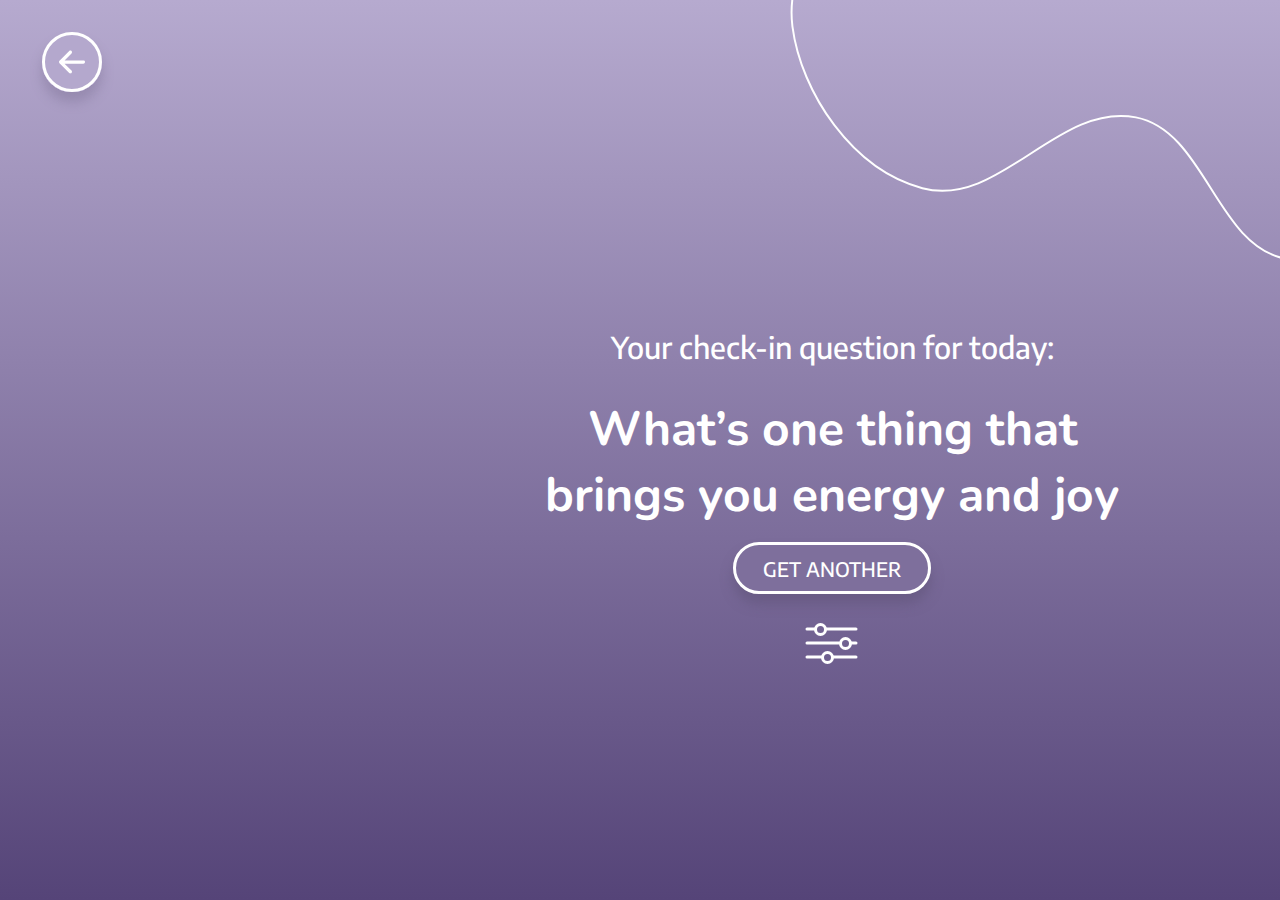
==== checkIn.html @ c9a2b2e6 "filter" ====
<!DOCTYPE html>
<html lang="en">
  <head>
    <meta charset="UTF-8" />
    <meta http-equiv="X-UA-Compatible" content="IE=edge" />
    <meta name="viewport" content="width=, initial-scale=1.0" />
    <link rel="stylesheet" href="style.css" />

    <title>Check-in Questions</title>
    <link
      rel="shortcut icon"
      type="image/png"
      href="https://i.ibb.co/zRG3trT/favicon.png"
    />
    <link
      rel="stylesheet"
      href="https://fonts.googleapis.com/css?family=Nunito"
    />
    <link
      rel="stylesheet"
      href="https://fonts.googleapis.com/css?family=Encode+Sans"
    />
  </head>

  <body>
    <div class="check-in-page-main">
      
      <!-- Button back  -->
      <div class="button_back"> 
        <svg width="84" height="84" viewBox="0 0 84 84" fill="none" xmlns="http://www.w3.org/2000/svg">
        <g filter="url(#filter0_d_317:23)">
          <a href="index.html">
        <circle cx="42" cy="32" r="30" fill="#B4A8CD"/>
        <circle cx="42" cy="32" r="28.5" stroke="white" stroke-width="3"/>
      </a>
        </g>
        <path fill-rule="evenodd" clip-rule="evenodd" d="M55 32C55 32.431 54.8288 32.8443 54.524 33.149C54.2193 33.4538 53.806 33.625 53.375 33.625H34.5477L41.5255 40.5995C41.6766 40.7506 41.7964 40.9299 41.8782 41.1273C41.9599 41.3247 42.002 41.5363 42.002 41.75C42.002 41.9636 41.9599 42.1752 41.8782 42.3726C41.7964 42.57 41.6766 42.7494 41.5255 42.9005C41.3744 43.0516 41.195 43.1714 40.9976 43.2532C40.8002 43.3349 40.5886 43.377 40.375 43.377C40.1613 43.377 39.9497 43.3349 39.7523 43.2532C39.5549 43.1714 39.3756 43.0516 39.2245 42.9005L29.4745 33.1505C29.3231 32.9995 29.2031 32.8202 29.1212 32.6228C29.0392 32.4254 28.9971 32.2137 28.9971 32C28.9971 31.7862 29.0392 31.5746 29.1212 31.3772C29.2031 31.1797 29.3231 31.0004 29.4745 30.8495L39.2245 21.0995C39.5296 20.7943 39.9435 20.6229 40.375 20.6229C40.8065 20.6229 41.2203 20.7943 41.5255 21.0995C41.8306 21.4046 42.002 21.8185 42.002 22.25C42.002 22.6815 41.8306 23.0953 41.5255 23.4005L34.5477 30.375H53.375C53.806 30.375 54.2193 30.5462 54.524 30.8509C54.8288 31.1557 55 31.569 55 32Z" fill="white"/>
        <defs>
        <filter id="filter0_d_317:23" x="0" y="0" width="84" height="84" filterUnits="userSpaceOnUse" color-interpolation-filters="sRGB">
        <feFlood flood-opacity="0" result="BackgroundImageFix"/>
        <feColorMatrix in="SourceAlpha" type="matrix" values="0 0 0 0 0 0 0 0 0 0 0 0 0 0 0 0 0 0 127 0" result="hardAlpha"/>
        <feOffset dy="10"/>
        <feGaussianBlur stdDeviation="6"/>
        <feComposite in2="hardAlpha" operator="out"/>
        <feColorMatrix type="matrix" values="0 0 0 0 0.509804 0 0 0 0 0.462745 0 0 0 0 0.603922 0 0 0 0.5 0"/>
        <feBlend mode="normal" in2="BackgroundImageFix" result="effect1_dropShadow_317:23"/>
        <feBlend mode="normal" in="SourceGraphic" in2="effect1_dropShadow_317:23" result="shape"/>
        </filter>
        </defs>
        </svg>
     
    </div>

    <!-- Dog photo  -->
    <div class="checkinDog">
        <img id="imageCheckin" src="https://i.ibb.co/SJKt2DT/dogunsplash-purple.png">
    </div>

    <!-- Blob  -->
    <div class="blob02" id="check-in">
        <?xml version="1.0" encoding="utf-8"?>
        <svg
          version="1.1"
          id="Layer_1"
          xmlns="http://www.w3.org/2000/svg"
          xmlns:xlink="http://www.w3.org/1999/xlink"
          x="0px"
          y="0px"
          viewBox="0 0 522 297"
          style="enable-background: new 0 0 522 297"
          xml:space="preserve"
        >
          <style type="text/css">
            .st0 {
              fill: none;
              stroke: #ffffff;
              stroke-width: 2;
            }
          </style>
          <path
            class="st0"
            d="M517.3,273.9c-70.8-13.7-81.6-130.3-152.4-144C285,114.4,226,223.1,147.2,202.1C75.8,183.2,23.5,104.7,14.7,37
	c-1.4-11.1-1.1-21.8,0.6-32.2"
          />
        </svg>
      </div>
      
      <!-- Alligning buttom and text  -->
      <div class="check-in-page-parent">
        
        <div class="present-question-text"><h3>
          Your check-in question for today:</h3>

        <div id="Check-in-text" class="check-in-question-text">What’s one thing that brings you energy and joy</div>

        <div id="generateButton">
          <button onclick="generateQuestion()" class="generate-checkIn-button">GET ANOTHER</button>
        </div>
      <!-- Filter button  -->
<div class="filter_icon">
  <button id="myBtn"> <svg width="59" height="47" viewBox="0 0 59 47" fill="none" xmlns="http://www.w3.org/2000/svg">
    <path d="M4 10C4.4017 10 4.78071 10 5.14286 10C5.87608 10 7.18367 10 7.18367 10C7.18367 10 10.0908 10 12 10" stroke="white" stroke-width="3" stroke-linecap="round"/>
    <path d="M23 10C24.5064 10 25.9276 10 27.2857 10C30.0353 10 34.9388 10 34.9388 10C34.9388 10 45.8405 10 53 10" stroke="white" stroke-width="3" stroke-linecap="round"/>
    <circle cx="17.5" cy="10.5" r="5" stroke="white" stroke-width="3"/>
    <path d="M48 24L53 24" stroke="white" stroke-width="3" stroke-linecap="round"/>
    <path d="M4 24L36 24" stroke="white" stroke-width="3" stroke-linecap="round"/>
    <circle cx="42.5" cy="24.5" r="5" stroke="white" stroke-width="3"/>
    <path d="M4 38H19" stroke="white" stroke-width="3" stroke-linecap="round"/>
    <path d="M30 38L53 38" stroke="white" stroke-width="3" stroke-linecap="round"/>
    <circle cx="24.5" cy="38.5" r="5" stroke="white" stroke-width="3"/>
  </svg>

</button>
  </div>
 <!-- The Modal -->
<div id="myModal" class="modal">

   <!-- Modal content -->
<div class="modal-content">  
  <span class="close">&times;</span>
  <div class="filter_header">
  <h3>Type of question</h3>
  </div>
  <div class="filter_body"> <h2 style="text-align:left;">
        <label class="container"><span id="filtertext">To know your team</span>
          <input type="radio"  id="connection" name="Connection" >
          <span class="checkmark"></span>
        </label><br>
        <label class="container"><span id="filtertext">Work related</span>
          <input type="radio"  id="work" name="Work" >
          <span class="checkmark"></span>
        </label><br>
        <label class="container"><span id="filtertext"></span>Just fun!</span>
          <input type="radio"  id="fun" name="Fun">
          <span class="checkmark"></span>
        </label><br>
        <label class="container"><span id="filtertext"></span>I want all of them!</span>
          <input type="radio" name="radio">
          <span class="checkmark"></span>
        </label><br></h2>
      </div>
        <div class="filter_footer">
    <button id="savebutton">Save</button></div>
  </div>

</div> 

</div>
</div>
  </div>
      </div>
    </div>

    <script src="main.js"></script>
  </body>
</html>
---- style.css ----
body {
  color: white;
}

h1 {
  font-family: Nunito;
  font-style: normal;
  font-weight: bold;
  font-size: 48px;
  text-align: right;
  text-transform: uppercase;
  color: #ffffff;
  margin-bottom: -15px;
}

h2 {
  font-family: "Encode Sans";
  font-style: normal;
  font-weight: 500;
  font-size: 20px;
  text-align: right;
  line-height: 30px;
  margin-bottom: 50px;
}

h3 {
  font-family: "Encode Sans";
  font-style: normal;
  font-weight: 500;
  font-size: 30px;
}

.split {
  height: 100%;
  width: 50%;
  position: fixed;
  z-index: 1;
  top: 0;
  overflow-x: hidden;
  overflow-y: hidden;
}

.left {
  left: 0;
  background: linear-gradient(180deg, #abd2d0 0%, #427d7a 100%);
  mix-blend-mode: normal;
}

.right {
  right: 0;
  background: linear-gradient(180deg, #b6aacf 0%, #554478 100%);
  mix-blend-mode: normal;
}

#centerBlock {
  position: fixed;
  margin-left: 49.4%;
  width: 8px;
  height: 100%;
  top: 0px;
  z-index: 2;
  background: #fbfafa;
}

#leftBlock {
  position: absolute;
  top: 50%;
  left: 35%;
  transform: translate(-50%, -50%);
}

#rightBlock {
  position: absolute;
  top: 50%;
  left: 65%;
  transform: translate(-50%, -50%);
}

.leftDog {
  position: absolute;
  width: 100%;
  height: 100%;
  margin-left: 50%;
}
#imageLeft {
  position: absolute;
  width: 100%;
  bottom: 0px;
}
.rightDog {
  position: absolute;
  width: 100%;
  height: 100%;
  margin-left: -50%;
}

#imageRight {
  position: absolute;
  width: 100%;
  bottom: 0px;
}

.blob01 {
  position: absolute;
  width: 60%;
  left: -70px;
  bottom: -40px;
}

.blob02 {
  width: 60%;
  position: absolute;
  top: -10px;
  right: -10px;
}

.triangle_left {
  margin-left: 220px;
}

/* -------------- Check-in page -------------*/
#check-in {
  width: 40%;
}
.button_back {
  margin-left: 30px;
  margin-top: 30px;
}

.checkinDog {
  position: absolute;
  width: 50%;
  height: 100%;
  margin-left: -6%;
  margin-top: 10px;
  overflow: hidden;
}

#imageCheckin {
  position: absolute;
  width: 90%;
  bottom: 0px;
}

.check-in-page-main {
  height: 100%;
  width: 100%;
  position: fixed;
  left: 0;
  top: 0;
  overflow-x: hidden;
  overflow-y: hidden;
  background: linear-gradient(180deg, #b6aacf 0%, #554478 100%);
  mix-blend-mode: normal;
}

.check-in-page-parent {
  position: relative;
  width: 50%;
  left: 40%;
  top: 20%;
  right: 20%;
  align-self: center;
  z-index: 2;
}

.present-question-text {
  width: 100%;
  position: relative;
  margin-bottom: 10px;
  font-weight: 500;
  text-align: center;
  margin-top: 30px;
}

.check-in-question-text {
  position: relative;
  width: 100%;
  text-align: center;
  font-family: Nunito;
  font-weight: bold;
  font-size: 48px;
  color: #ffffff;
  margin-top: 15px;
  background-color: transparent;
}

.generate-checkIn-button {
  position: relative;
  cursor: pointer;
  width: 198px;
  height: 52px;
  background: #7e6f9c;
  border: 3px solid #ffffff;
  box-sizing: border-box;
  box-shadow: 0px 10px 12px rgba(94, 82, 117, 0.5);
  border-radius: 35px;
  font-family: Encode Sans;
  font-style: normal;
  font-weight: 500;
  font-size: 20px;
  text-transform: uppercase;
  color: #ffffff;
  margin-top: 40px;
  position: absolute;
  -ms-transform: translateY(-50%);
  transform: translateY(-50%);
  transform: translate(-50%, -50%);
}

.generate-checkIn-button:active {
  background: #4a3c67;
}

.filter_icon {
  margin-top: 10px;
}

#myBtn {
  background-color: #ffffff00;
  margin-top: 80px;
  border: 0px;
}
#myBtn:hover,
#nyBtn:focus {
  cursor: pointer;
}
/* ------------Modal---------------*/
/* The Modal (background) */
.modal {
  display: none;
  position: fixed;
  z-index: 1;
  left: 0;
  top: 0;
  width: 100%;
  height: 100%;
  overflow: auto;
  background-color: rgba(0, 0, 0, 0.5);
  justify-content: center;
}

/* Modal Content/Box */

#savebutton {
  position: relative;
  cursor: pointer;
  width: 169px;
  height: 52px;
  background: #4a3c67;
  border: 3px solid #4a3c67;
  box-sizing: border-box;
  box-shadow: 0px 8px 10px rgba(74, 60, 103, 0.2);
  border-radius: 35px;
  font-family: Encode Sans;
  font-style: normal;
  font-weight: 500;
  font-size: 20px;
  text-transform: uppercase;
  color: #ffffff;
  margin-top: -10px;
  position: absolute;
  -ms-transform: translateY(-50%);
  transform: translateY(-50%);
  transform: translate(-50%, -50%);
}

.filter_header {
  position: relative;
  margin-top: 20px;
  text-align: center;
}

/* The Close Button */
.close {
  font-family: Nunito;
  color: #4a3c67;
  float: right;
  font-size: 34px;
  font-weight: bold;
  margin-right: 10px;
}

.close:hover,
.close:focus {
  color: black;
  text-decoration: none;
  cursor: pointer;
}

/* Modal Content */
.modal-content {
  background: #ffffff;
  position: relative;
  padding-left: 20px;
  padding-right: 20px;
  padding-top: 20px;
  padding-bottom: 0px;
  width: 444px;
  height: 500px;
  overflow: hidden;
  box-shadow: 0px 10px 12px rgba(65, 58, 80, 0.5);
  border-radius: 30px;
  animation-name: animatetop;
  animation-duration: 0.4s;
  color: #4A3C67;
margin: auto;
margin-top: 10%;
}

.filter_header {
  text-align: center;
}

.filter_body {
  margin-left: 40px;
}
.container {
  display: block;
  position: relative;
  padding-left: 35px;
  margin-bottom: 12px;
  cursor: pointer;
  font-size: 22px;
  -webkit-user-select: none;
  -moz-user-select: none;
  -ms-user-select: none;
  user-select: none;
}

/* Hide the browser's default radio button */
.container input {
  position: absolute;
  opacity: 0;
  cursor: pointer;
}

/* Create a custom radio button */
.checkmark {
  position: absolute;
  top: 0;
  left: 0;
  height: 32px;
  width: 32px;
  background-color: white;
  border: 3px solid #4a3c67;
  border-radius: 50%;
}

#filtertext {
  margin-left: 20px;
}
.container:hover input ~ .checkmark {
  background-color: #4a3c67;
}

.container input:checked ~ .checkmark {
  background-color: #4a3c67;
}

/* Create the indicator (the dot/circle - hidden when not checked) */
.checkmark:after {
  content: "";
  position: absolute;
  display: none;
}

/* Show the indicator (dot/circle) when checked */
.container input:checked ~ .checkmark:after {
  display: block;
}

/* Style the indicator (dot/circle) */
.container .checkmark:after {
  top: 10px;
  left: 10px;
  width: 12px;
  height: 12px;
  border-radius: 50%;
  background: white;
}

@keyframes animatetop {
  from {
    top: -300px;
    opacity: 0;
  }
  to {
    top: 0;
    opacity: 1;
  }
}

/* ----------- Energizer page -----------*/

.energizer-body {
  height: 100%;
  width: 100%;
  position: fixed;
  left: 0;
  top: 0;
  overflow-x: hidden;
  background: linear-gradient(180deg, #abd2d0 0%, #427d7a 100%);
  mix-blend-mode: normal;
}

/* parent */
.energizer-content-holder {
  position: relative;
  width: 1100px;
  height: 1100px;
  top: 10%;
  margin-bottom: 30px;
  left: 25%;
  /* set dynamic */
}

.generate-energizer-button {
  position: relative;
  width: 198px;
  height: 52px;
  margin-bottom: 10px;
  background: #9dc9c6;
  border: 3px solid #ffffff;
  box-sizing: border-box;
  box-shadow: 0px 10px 12px rgba(116, 156, 154, 0.5);
  border-radius: 35px;
  border-radius: 35px;
  font-family: Encode Sans;
  font-style: normal;
  font-weight: 500;
  font-size: 20px;
  text-align: center;
  text-transform: uppercase;
  color: #ffffff;
  margin-top: 30px;
  margin-bottom: 30px;
}

.body-text-holder {
  position: static;
  width: 100vh;
  border-radius: 30px;
  background-color: white;
}

.body-text {
  font-family: Encode Sans;
  font-style: normal;
  font-weight: bold;
  font-size: 16px;
  line-height: 140%;
  color: #2a4443;
  padding: 100px;
  padding-right: 150px;
  line-height: 240%;
}

/* text-fields */
.display-energizer {
  position: relative;
  width: 1000px;
  height: 38px;
  margin-bottom: 20px;
  text-align: left;
  font-family: Nunito;
  font-style: normal;
  font-weight: bold;
  font-size: 48px;
  text-align: left;
  text-transform: uppercase;
  color: #ffffff;
  margin-top: 25px;
}

.present-energizer {
  position: relative;
  width: 529px;
  height: 38px;
  margin-bottom: 10px;
  font-family: "Encode Sans";
  font-style: normal;
  font-weight: 500;
  font-size: 20px;
  text-align: left;
  margin-top: 30px;
}
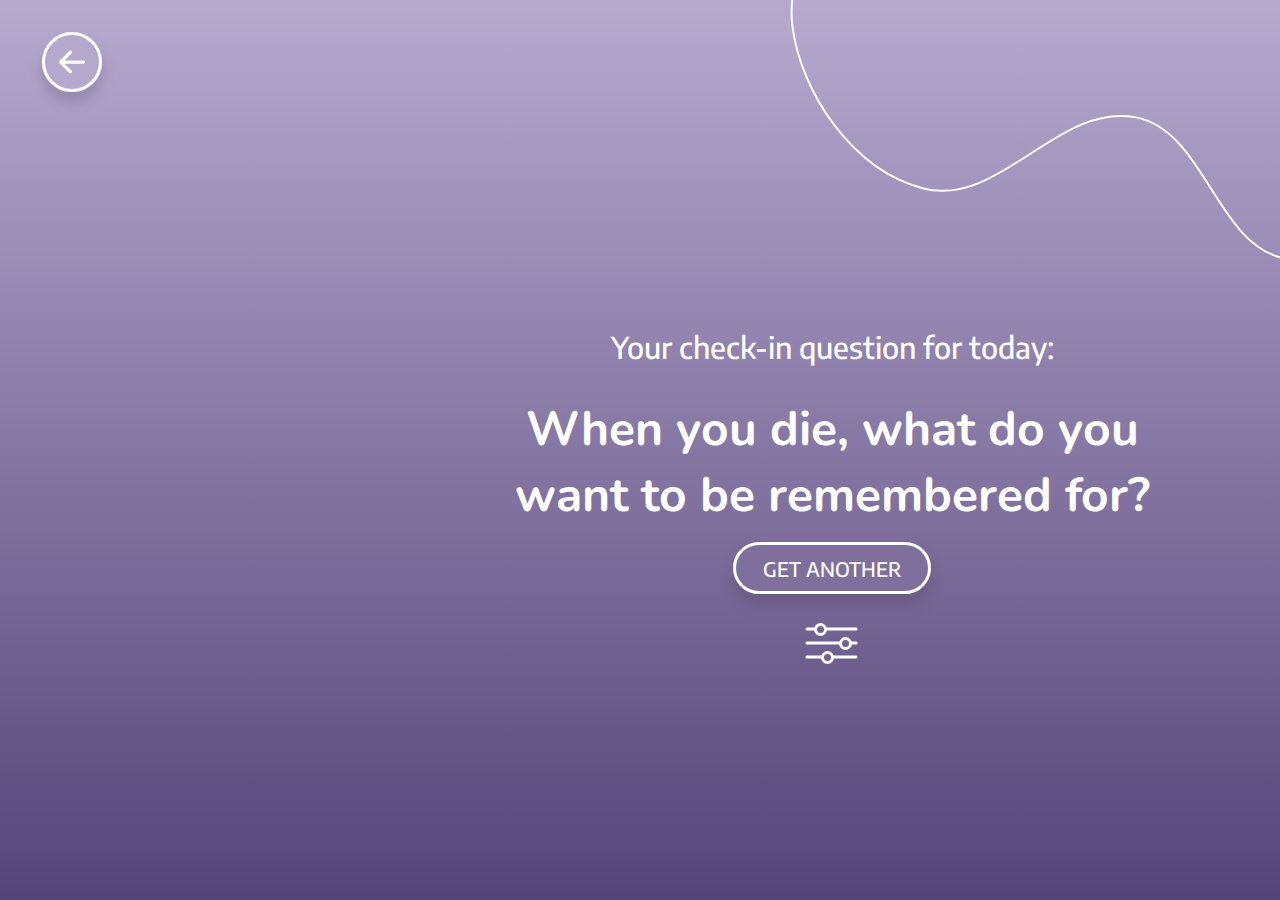
==== commit e2b7b2b8: "clickking working" ====
--- a/checkIn.html
+++ b/checkIn.html
@@ -5,7 +5,6 @@
     <meta http-equiv="X-UA-Compatible" content="IE=edge" />
     <meta name="viewport" content="width=, initial-scale=1.0" />
     <link rel="stylesheet" href="style.css" />
-
     <title>Check-in Questions</title>
     <link
       rel="shortcut icon"
@@ -21,8 +20,7 @@
       href="https://fonts.googleapis.com/css?family=Encode+Sans"
     />
   </head>
-
-  <body>
+  <body  onload="generateQuestion()">
     <div class="check-in-page-main">
       
       <!-- Button back  -->
@@ -50,12 +48,10 @@
         </svg>
      
     </div>
-
     <!-- Dog photo  -->
     <div class="checkinDog">
         <img id="imageCheckin" src="https://i.ibb.co/SJKt2DT/dogunsplash-purple.png">
     </div>
-
     <!-- Blob  -->
     <div class="blob02" id="check-in">
         <?xml version="1.0" encoding="utf-8"?>
@@ -80,7 +76,7 @@
           <path
             class="st0"
             d="M517.3,273.9c-70.8-13.7-81.6-130.3-152.4-144C285,114.4,226,223.1,147.2,202.1C75.8,183.2,23.5,104.7,14.7,37
-	c-1.4-11.1-1.1-21.8,0.6-32.2"
+    c-1.4-11.1-1.1-21.8,0.6-32.2"
           />
         </svg>
       </div>
@@ -90,9 +86,7 @@
         
         <div class="present-question-text"><h3>
           Your check-in question for today:</h3>
-
         <div id="Check-in-text" class="check-in-question-text">What’s one thing that brings you energy and joy</div>
-
         <div id="generateButton">
           <button onclick="generateQuestion()" class="generate-checkIn-button">GET ANOTHER</button>
         </div>
@@ -109,12 +103,10 @@
     <path d="M30 38L53 38" stroke="white" stroke-width="3" stroke-linecap="round"/>
     <circle cx="24.5" cy="38.5" r="5" stroke="white" stroke-width="3"/>
   </svg>
-
 </button>
   </div>
  <!-- The Modal -->
 <div id="myModal" class="modal">
-
    <!-- Modal content -->
 <div class="modal-content">  
   <span class="close">&times;</span>
@@ -123,34 +115,31 @@
   </div>
   <div class="filter_body"> <h2 style="text-align:left;">
         <label class="container"><span id="filtertext">To know your team</span>
-          <input type="radio"  id="connection" name="Connection" >
+          <input type="radio"  id="connection" name="question" >
           <span class="checkmark"></span>
         </label><br>
         <label class="container"><span id="filtertext">Work related</span>
-          <input type="radio"  id="work" name="Work" >
+          <input type="radio"  id="work" name="question" >
           <span class="checkmark"></span>
         </label><br>
         <label class="container"><span id="filtertext"></span>Just fun!</span>
-          <input type="radio"  id="fun" name="Fun">
+          <input type="radio"  id="fun" name="question">
           <span class="checkmark"></span>
         </label><br>
         <label class="container"><span id="filtertext"></span>I want all of them!</span>
-          <input type="radio" name="radio">
+          <input type="radio" id="all" name="question">
           <span class="checkmark"></span>
         </label><br></h2>
       </div>
         <div class="filter_footer">
     <button id="savebutton">Save</button></div>
   </div>
-
 </div> 
-
 </div>
 </div>
   </div>
       </div>
     </div>
-
     <script src="main.js"></script>
   </body>
-</html>
+</html>--- a/style.css
+++ b/style.css
@@ -28,6 +28,27 @@
   font-style: normal;
   font-weight: 500;
   font-size: 30px;
+}
+
+h3 {
+  font-family: "Encode Sans";
+  font-style: normal;
+  font-weight: 500;
+  font-size: 30px;
+}
+
+h4 {
+  font-family: "Encode Sans";
+  font-style: bold;
+  font-weight: 500;
+  font-size: 30px;
+}
+
+h5 {
+  font-family: "Encode Sans";
+  font-style: bold;
+  font-weight: 500;
+  font-size: 20px;
 }
 
 .split {
@@ -265,6 +286,10 @@
   transform: translate(-50%, -50%);
 }
 
+#savebutton:active {
+  background: #29213A;
+  border: 3px solid #29213A;
+}
 .filter_header {
   position: relative;
   margin-top: 20px;
@@ -303,9 +328,9 @@
   border-radius: 30px;
   animation-name: animatetop;
   animation-duration: 0.4s;
-  color: #4A3C67;
-margin: auto;
-margin-top: 10%;
+  color: #4a3c67;
+  margin: auto;
+  margin-top: 10%;
 }
 
 .filter_header {
@@ -403,15 +428,31 @@
   background: linear-gradient(180deg, #abd2d0 0%, #427d7a 100%);
   mix-blend-mode: normal;
 }
+.energyDog {
+  position: absolute;
+  width: 50%;
+  height: 100%;
+  overflow: visible;
+  margin-left: 70%;
+  margin: top 0;;
+  z-index: 1;
+}
+
+#imageEnergy {
+  position: absolute;
+  width: 80%;
+  bottom: 0px;
+}
 
 /* parent */
 .energizer-content-holder {
   position: relative;
-  width: 1100px;
-  height: 1100px;
-  top: 10%;
-  margin-bottom: 30px;
-  left: 25%;
+  width: 70%;
+  height: 100%;
+  top: 5%;
+  margin-bottom: 50px;
+  left: 15%;
+  overflow: visible;
   /* set dynamic */
 }
 
@@ -436,10 +477,18 @@
   margin-top: 30px;
   margin-bottom: 30px;
 }
+.generate-energizer-button:active {
+  background: #6C9492;
+}
+
+.generate-energizer-button:hover,
+.generate-energizer-button:focus {
+  cursor: pointer;
+}
 
 .body-text-holder {
   position: static;
-  width: 100vh;
+  width: 100%;
   border-radius: 30px;
   background-color: white;
 }
@@ -449,10 +498,9 @@
   font-style: normal;
   font-weight: bold;
   font-size: 16px;
-  line-height: 140%;
   color: #2a4443;
   padding: 100px;
-  padding-right: 150px;
+  padding-right: 200px;
   line-height: 240%;
 }
 
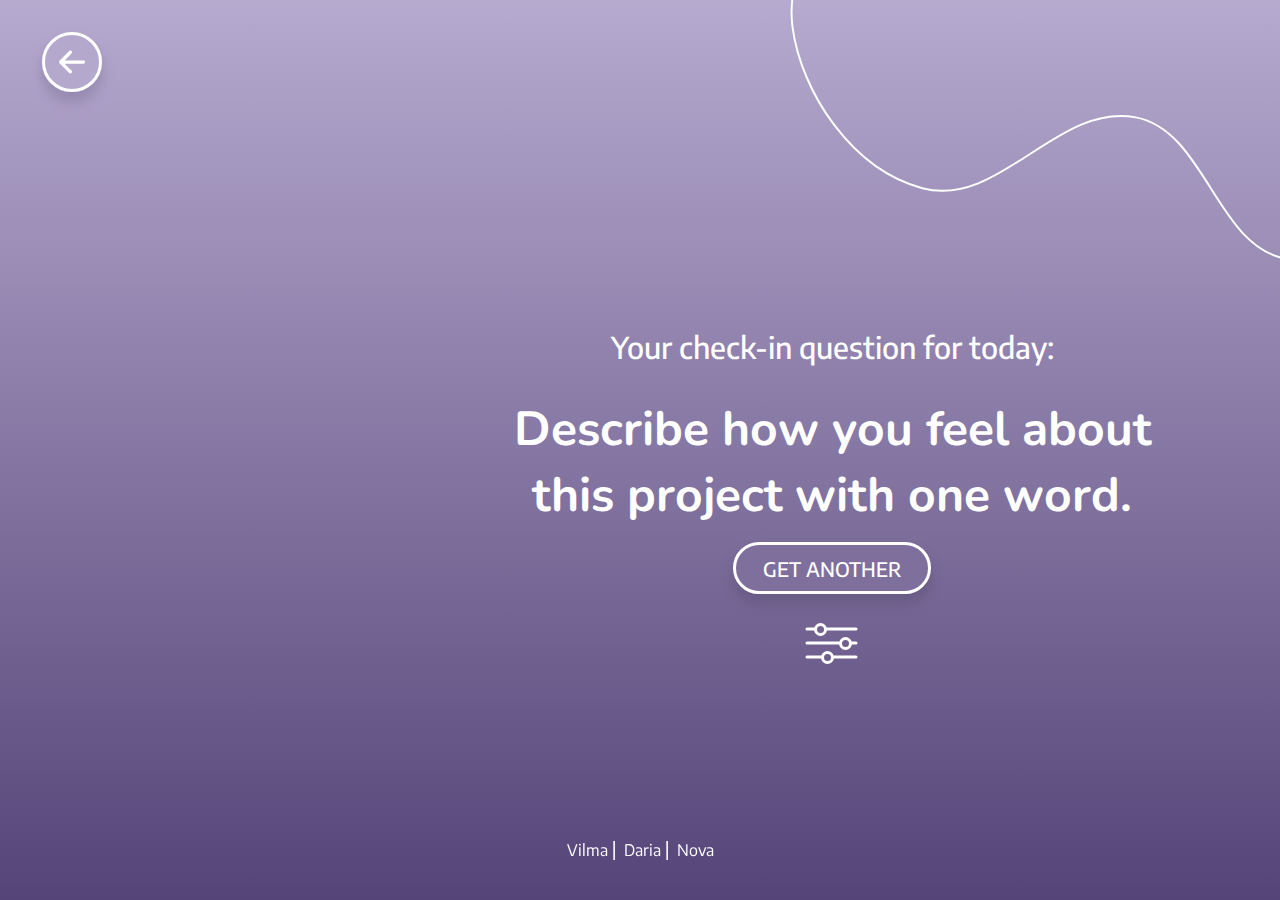
==== commit 5d972a4d: "footer" ====
--- a/checkIn.html
+++ b/checkIn.html
@@ -22,6 +22,7 @@
   </head>
   <body  onload="generateQuestion()">
     <div class="check-in-page-main">
+      
       
       <!-- Button back  -->
       <div class="button_back"> 
@@ -136,10 +137,11 @@
   </div>
 </div> 
 </div>
-</div>
+</div>  
+   
+<div class="footer"><a id="linkedin" href="https://www.linkedin.com/in/vilma-%C3%B6hrman-182a53141/">Vilma</a> ⎢ <a id="linkedin" href = "https://www.linkedin.com/in/daria-koltcova-066983151/">Daria </a> ⎢  Nova</div>
+     
   </div>
-      </div>
-    </div>
     <script src="main.js"></script>
   </body>
 </html>--- a/style.css
+++ b/style.css
@@ -139,7 +139,38 @@
   margin-left: 220px;
 }
 
+#about {
+
+cursor: pointer;
+background: #7E6F9C;
+border: 2px solid #FFFFFF;
+box-sizing: border-box;
+box-shadow: 0px 10px 12px rgba(94, 82, 117, 0.5);
+border-radius: 35px;
+padding: 10px 14px;
+font-family: Encode Sans;
+  font-style: normal;
+  font-weight: 500;
+  font-size: 12px;
+  text-transform: uppercase;
+  color: #ffffff;
+  bottom: 0px;
+}
+
+.aboutus {
+  height: 100%;
+  width: 100%;
+  margin-left: 80%;
+
+  z-index: 1;
+}
+
 /* -------------- Check-in page -------------*/
+.chekin_body {
+height: 100%;
+width: 100%;
+}
+
 #check-in {
   width: 40%;
 }
@@ -287,8 +318,8 @@
 }
 
 #savebutton:active {
-  background: #29213A;
-  border: 3px solid #29213A;
+  background: #29213a;
+  border: 3px solid #29213a;
 }
 .filter_header {
   position: relative;
@@ -327,7 +358,7 @@
   box-shadow: 0px 10px 12px rgba(65, 58, 80, 0.5);
   border-radius: 30px;
   animation-name: animatetop;
-  animation-duration: 0.4s;
+  animation-duration: 0.8s;
   color: #4a3c67;
   margin: auto;
   margin-top: 10%;
@@ -434,7 +465,7 @@
   height: 100%;
   overflow: visible;
   margin-left: 70%;
-  margin: top 0;;
+  margin: top 0;
   z-index: 1;
 }
 
@@ -448,11 +479,11 @@
 .energizer-content-holder {
   position: relative;
   width: 70%;
-  height: 100%;
   top: 5%;
-  margin-bottom: 50px;
+  margin-bottom: 80px;
   left: 15%;
   overflow: visible;
+  
   /* set dynamic */
 }
 
@@ -478,7 +509,7 @@
   margin-bottom: 30px;
 }
 .generate-energizer-button:active {
-  background: #6C9492;
+  background: #6c9492;
 }
 
 .generate-energizer-button:hover,
@@ -496,7 +527,7 @@
 .body-text {
   font-family: Encode Sans;
   font-style: normal;
-  font-weight: bold;
+  font-weight: 300;
   font-size: 16px;
   color: #2a4443;
   padding: 100px;
@@ -533,3 +564,41 @@
   text-align: left;
   margin-top: 30px;
 }
+
+.boldtext {
+  font-family: Helvetica;
+  font-weight: bold;
+}
+
+#footer {
+    position: relative;
+    left: 0;
+    bottom: 0;
+    margin-top: 40px;
+    width: 100%;
+    font-family: Encode Sans;
+    color: white;
+    text-align: center;
+    height: 38px;
+  }
+
+  #linkedin:link {
+    color: white;
+    text-decoration: none;
+  }
+
+  #linkedin:visited {
+    color: white;
+    text-decoration: none;
+  }
+
+  .footer {
+    position: fixed;
+    left: 0;
+    bottom: 0;
+    width: 100%;
+    font-family: Encode Sans;
+    color: white;
+    text-align: center;
+    height: 60px;
+  }